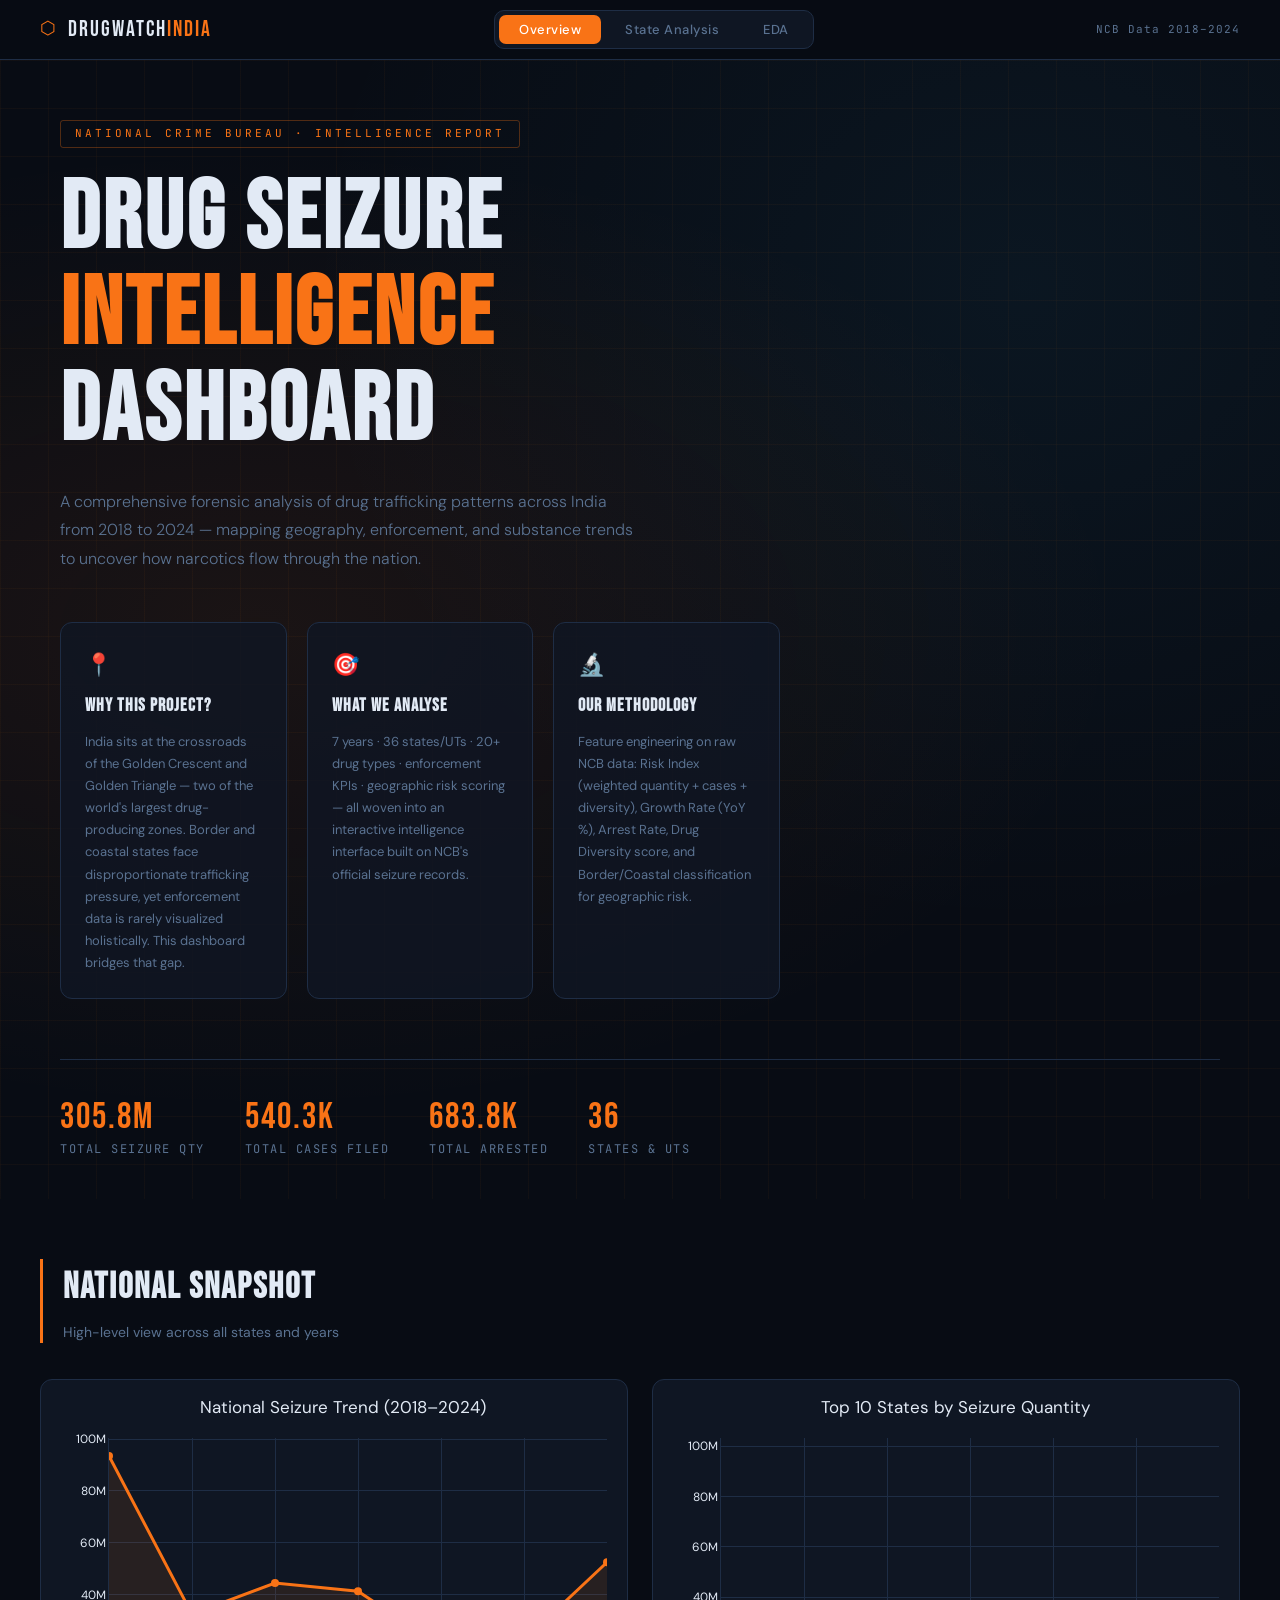
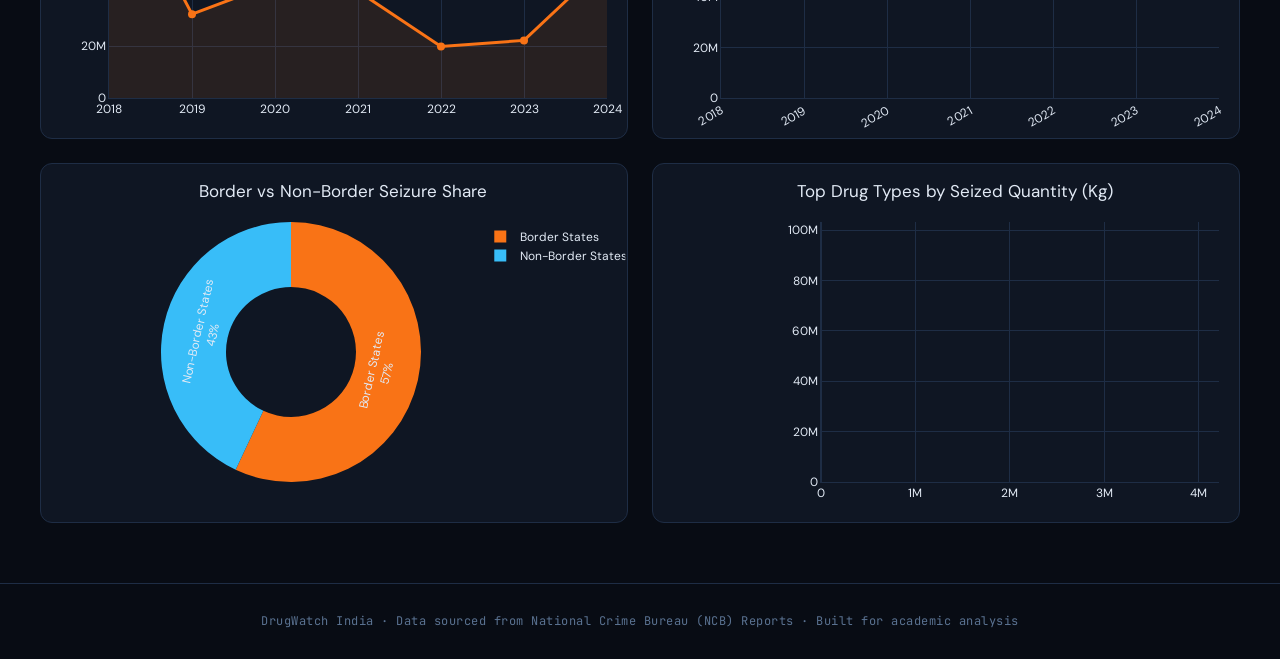
==== frontend/index .html @ 0d3995b4 "initial commit" ====
<!DOCTYPE html>
<html lang="en">
<head>
<meta charset="UTF-8">
<meta name="viewport" content="width=device-width, initial-scale=1.0">
<title>DrugWatch India — NCB Seizure Intelligence</title>
<link rel="preconnect" href="https://fonts.googleapis.com">
<link href="https://fonts.googleapis.com/css2?family=Bebas+Neue&family=DM+Sans:ital,wght@0,300;0,400;0,500;0,700;1,300&family=JetBrains+Mono:wght@400;600&display=swap" rel="stylesheet">
<script src="https://cdn.plot.ly/plotly-latest.min.js"></script>
<link rel="stylesheet" href="styles.css">
</head>
<body>

<!-- NAV -->
<nav class="navbar">
  <div class="nav-brand">
    <span class="brand-icon">⬡</span>
    <span class="brand-name">DrugWatch<em>India</em></span>
  </div>
  <div class="nav-tabs">
    <button class="nav-btn active" data-page="home">Overview</button>
    <button class="nav-btn" data-page="statewise">State Analysis</button>
    <button class="nav-btn" data-page="eda">EDA</button>
  </div>
  <div class="nav-meta">NCB Data 2018–2024</div>
</nav>

<!-- ═══════════════ PAGE: HOME ═══════════════ -->
<div id="page-home" class="page active">

  <!-- HERO -->
  <section class="hero">
    <div class="hero-bg-grid"></div>
    <div class="hero-content">
      <div class="hero-tag">National Crime Bureau · Intelligence Report</div>
      <h1 class="hero-title">Drug Seizure<br><span class="accent">Intelligence</span><br>Dashboard</h1>
      <p class="hero-desc">
        A comprehensive forensic analysis of drug trafficking patterns across
        India from 2018 to 2024 — mapping geography, enforcement, and substance trends
        to uncover how narcotics flow through the nation.
      </p>
      <div class="hero-why">
        <div class="why-card">
          <div class="why-icon">📍</div>
          <h4>Why This Project?</h4>
          <p>India sits at the crossroads of the Golden Crescent and Golden Triangle — two of the world's largest drug-producing zones. Border and coastal states face disproportionate trafficking pressure, yet enforcement data is rarely visualized holistically. This dashboard bridges that gap.</p>
        </div>
        <div class="why-card">
          <div class="why-icon">🎯</div>
          <h4>What We Analyse</h4>
          <p>7 years · 36 states/UTs · 20+ drug types · enforcement KPIs · geographic risk scoring — all woven into an interactive intelligence interface built on NCB's official seizure records.</p>
        </div>
        <div class="why-card">
          <div class="why-icon">🔬</div>
          <h4>Our Methodology</h4>
          <p>Feature engineering on raw NCB data: Risk Index (weighted quantity + cases + diversity), Growth Rate (YoY %), Arrest Rate, Drug Diversity score, and Border/Coastal classification for geographic risk.</p>
        </div>
      </div>
    </div>
    <div class="hero-stats">
      <div class="h-stat" id="hs-total"></div>
      <div class="h-stat" id="hs-cases"></div>
      <div class="h-stat" id="hs-arrested"></div>
      <div class="h-stat" id="hs-states"></div>
    </div>
  </section>

  <!-- HOME OVERVIEW CHARTS -->
  <section class="section">
    <div class="section-header">
      <h2>National Snapshot</h2>
      <p>High-level view across all states and years</p>
    </div>
    <div class="chart-grid-2">
      <div class="chart-box" id="home-trend"></div>
      <div class="chart-box" id="home-topstates"></div>
    </div>
    <div class="chart-grid-2" style="margin-top:24px">
      <div class="chart-box" id="home-border"></div>
      <div class="chart-box" id="home-drugs"></div>
    </div>
  </section>

</div>

<!-- ═══════════════ PAGE: STATE ANALYSIS ═══════════════ -->
<div id="page-statewise" class="page">

  <section class="section">
    <div class="section-header">
      <h2>State-wise Analysis</h2>
      <p>Click a state on the map — or use the filters below</p>
    </div>

    <!-- India Map -->
    <div class="map-container">
      <div id="india-map"></div>
      <div class="map-legend">
        <div class="legend-label">Low Risk</div>
        <div class="legend-bar"></div>
        <div class="legend-label">High Risk</div>
      </div>
    </div>

    <!-- State Filter Controls -->
    <div class="state-controls">
      <div class="control-group">
        <label>State / UT</label>
        <select id="stateFilter"></select>
      </div>
      <div class="control-group">
        <label>Year</label>
        <select id="yearFilter"></select>
      </div>
      <button class="apply-btn" onclick="applyStateFilters()">→ Apply</button>
    </div>

    <!-- KPI Cards -->
    <div class="kpi-row" id="kpi-row">
      <div class="kpi" id="kpi-risk"><span class="kpi-label">Risk Index</span><span class="kpi-val" id="risk">—</span></div>
      <div class="kpi" id="kpi-arrest"><span class="kpi-label">Arrest Rate</span><span class="kpi-val" id="arrest">—</span></div>
      <div class="kpi" id="kpi-growth"><span class="kpi-label">Growth Rate</span><span class="kpi-val" id="growth">—</span></div>
      <div class="kpi" id="kpi-diversity"><span class="kpi-label">Drug Diversity</span><span class="kpi-val" id="diversity">—</span></div>
      <div class="kpi"><span class="kpi-label">Total Cases</span><span class="kpi-val" id="kpi-cases">—</span></div>
      <div class="kpi"><span class="kpi-label">Total Arrested</span><span class="kpi-val" id="kpi-arrested">—</span></div>
      <div class="kpi"><span class="kpi-label">Total Qty (kg/units)</span><span class="kpi-val" id="kpi-qty">—</span></div>
      <div class="kpi"><span class="kpi-label">Border State</span><span class="kpi-val" id="kpi-border">—</span></div>
      <div class="kpi"><span class="kpi-label">Coastal State</span><span class="kpi-val" id="kpi-coastal">—</span></div>
    </div>

    <!-- Drug Breakdown Table -->
    <div class="table-section">
      <h3 class="table-title">Full Drug Breakdown — <span id="table-state-label">Select a state</span></h3>
      <div id="drug-table-container">
        <p class="placeholder-text">Select a state and year to view detailed seizure data</p>
      </div>
    </div>

    <!-- State Trend Chart -->
    <div class="chart-box" id="state-trend" style="margin-top:32px"></div>

  </section>
</div>

<!-- ═══════════════ PAGE: EDA ═══════════════ -->
<div id="page-eda" class="page">
  <section class="section">
    <div class="section-header">
      <h2>Exploratory Data Analysis</h2>
      <p>Select a category to explore visualizations, inferences, and insights</p>
    </div>

    <!-- EDA Category Tabs -->
    <div class="eda-tabs">
      <button class="eda-tab active" data-eda="time">📈 Time-Based</button>
      <button class="eda-tab" data-eda="geo">🗺 Geographic</button>
      <button class="eda-tab" data-eda="drug">💊 Drug Patterns</button>
      <button class="eda-tab" data-eda="enforcement">🚔 Enforcement</button>
      <button class="eda-tab" data-eda="border">🌍 Border & Coastal</button>
      <button class="eda-tab" data-eda="advanced">🔥 Advanced</button>
    </div>

    <!-- EDA Panels -->
    <div id="eda-panel-time" class="eda-panel active">
      <div class="eda-chart-selector">
        <button class="eda-chart-btn active" data-chart="time-total">Total Seizures</button>
        <button class="eda-chart-btn" data-chart="time-drugs">Drug-wise Trends</button>
        <button class="eda-chart-btn" data-chart="time-growth">Growth Rate</button>
        <button class="eda-chart-btn" data-chart="time-ma">Moving Average</button>
      </div>
      <div class="eda-content">
        <div id="time-total" class="eda-chart-view active"><div class="chart-box" id="chart-time-total"></div></div>
        <div id="time-drugs" class="eda-chart-view"><div class="chart-box" id="chart-time-drugs"></div></div>
        <div id="time-growth" class="eda-chart-view"><div class="chart-box" id="chart-time-growth"></div></div>
        <div id="time-ma" class="eda-chart-view"><div class="chart-box" id="chart-time-ma"></div></div>
      </div>
      <div class="eda-inferences" id="inf-time"></div>
    </div>

    <div id="eda-panel-geo" class="eda-panel">
      <div class="eda-chart-selector">
        <button class="eda-chart-btn active" data-chart="geo-heat">State Heatmap</button>
        <button class="eda-chart-btn" data-chart="geo-top10">Top 10 States</button>
        <button class="eda-chart-btn" data-chart="geo-yearstate">Year × State Heatmap</button>
        <button class="eda-chart-btn" data-chart="geo-rank">State Ranking</button>
      </div>
      <div class="eda-content">
        <div id="geo-heat" class="eda-chart-view active"><div class="chart-box" id="chart-geo-heat"></div></div>
        <div id="geo-top10" class="eda-chart-view"><div class="chart-box" id="chart-geo-top10"></div></div>
        <div id="geo-yearstate" class="eda-chart-view"><div class="chart-box" id="chart-geo-yearstate"></div></div>
        <div id="geo-rank" class="eda-chart-view"><div class="chart-box" id="chart-geo-rank"></div></div>
      </div>
      <div class="eda-inferences" id="inf-geo"></div>
    </div>

    <div id="eda-panel-drug" class="eda-panel">
      <div class="eda-chart-selector">
        <button class="eda-chart-btn active" data-chart="drug-dist">Drug Distribution</button>
        <button class="eda-chart-btn" data-chart="drug-stacked">Year-wise Composition</button>
        <button class="eda-chart-btn" data-chart="drug-corr">Correlation Heatmap</button>
        <button class="eda-chart-btn" data-chart="drug-diversity">Diversity Histogram</button>
      </div>
      <div class="eda-content">
        <div id="drug-dist" class="eda-chart-view active"><div class="chart-box" id="chart-drug-dist"></div></div>
        <div id="drug-stacked" class="eda-chart-view"><div class="chart-box" id="chart-drug-stacked"></div></div>
        <div id="drug-corr" class="eda-chart-view"><div class="chart-box" id="chart-drug-corr"></div></div>
        <div id="drug-diversity" class="eda-chart-view"><div class="chart-box" id="chart-drug-diversity"></div></div>
      </div>
      <div class="eda-inferences" id="inf-drug"></div>
    </div>

    <div id="eda-panel-enforcement" class="eda-panel">
      <div class="eda-chart-selector">
        <button class="eda-chart-btn active" data-chart="enf-scatter">Cases vs Arrested</button>
        <button class="eda-chart-btn" data-chart="enf-dist">Arrest Rate Dist.</button>
        <button class="eda-chart-btn" data-chart="enf-state">State-wise Rate</button>
        <button class="eda-chart-btn" data-chart="enf-trend">Enforcement Trend</button>
      </div>
      <div class="eda-content">
        <div id="enf-scatter" class="eda-chart-view active"><div class="chart-box" id="chart-enf-scatter"></div></div>
        <div id="enf-dist" class="eda-chart-view"><div class="chart-box" id="chart-enf-dist"></div></div>
        <div id="enf-state" class="eda-chart-view"><div class="chart-box" id="chart-enf-state"></div></div>
        <div id="enf-trend" class="eda-chart-view"><div class="chart-box" id="chart-enf-trend"></div></div>
      </div>
      <div class="eda-inferences" id="inf-enforcement"></div>
    </div>

    <div id="eda-panel-border" class="eda-panel">
      <div class="eda-chart-selector">
        <button class="eda-chart-btn active" data-chart="bord-pie">Border vs Non-Border</button>
        <button class="eda-chart-btn" data-chart="bord-coastal">Coastal vs Non-Coastal</button>
        <button class="eda-chart-btn" data-chart="bord-combo">Combined Risk</button>
      </div>
      <div class="eda-content">
        <div id="bord-pie" class="eda-chart-view active"><div class="chart-box" id="chart-bord-pie"></div></div>
        <div id="bord-coastal" class="eda-chart-view"><div class="chart-box" id="chart-bord-coastal"></div></div>
        <div id="bord-combo" class="eda-chart-view"><div class="chart-box" id="chart-bord-combo"></div></div>
      </div>
      <div class="eda-inferences" id="inf-border"></div>
    </div>

    <div id="eda-panel-advanced" class="eda-panel">
      <div class="eda-chart-selector">
        <button class="eda-chart-btn active" data-chart="adv-box">Distribution (Box)</button>
        <button class="eda-chart-btn" data-chart="adv-hotspot">Growth Hotspots</button>
        <button class="eda-chart-btn" data-chart="adv-anomaly">Anomaly Spikes</button>
      </div>
      <div class="eda-content">
        <div id="adv-box" class="eda-chart-view active"><div class="chart-box" id="chart-adv-box"></div></div>
        <div id="adv-hotspot" class="eda-chart-view"><div class="chart-box" id="chart-adv-hotspot"></div></div>
        <div id="adv-anomaly" class="eda-chart-view"><div class="chart-box" id="chart-adv-anomaly"></div></div>
      </div>
      <div class="eda-inferences" id="inf-advanced"></div>
    </div>

  </section>
</div>

<!-- FOOTER -->
<footer class="footer">
  <p>DrugWatch India · Data sourced from National Crime Bureau (NCB) Reports · Built for academic analysis</p>
</footer>

<script src="data.js"></script>
<script src="script.js"></script>
<script src="eda.js"></script>
</body>
</html>
---- frontend/styles.css ----
/* ══════════════════════════════════════
   DrugWatch India — Dashboard Styles
   Aesthetic: Intelligence / Dark Editorial
══════════════════════════════════════ */

:root {
  --bg:       #080c14;
  --surface:  #0f1623;
  --surface2: #151e2e;
  --border:   #1e2d45;
  --accent:   #f97316;
  --accent2:  #38bdf8;
  --accent3:  #a3e635;
  --text:     #e2eaf5;
  --muted:    #5a7291;
  --danger:   #ef4444;
  --good:     #22c55e;

  --font-display: 'Bebas Neue', sans-serif;
  --font-body:    'DM Sans', sans-serif;
  --font-mono:    'JetBrains Mono', monospace;
}

*, *::before, *::after { box-sizing: border-box; margin: 0; padding: 0; }

html { scroll-behavior: smooth; }

body {
  background: var(--bg);
  color: var(--text);
  font-family: var(--font-body);
  font-size: 15px;
  line-height: 1.6;
  min-height: 100vh;
}

/* ── NAVBAR ── */
.navbar {
  position: sticky;
  top: 0;
  z-index: 100;
  display: flex;
  align-items: center;
  justify-content: space-between;
  padding: 0 40px;
  height: 60px;
  background: rgba(8,12,20,0.95);
  border-bottom: 1px solid var(--border);
  backdrop-filter: blur(12px);
}

.nav-brand {
  display: flex;
  align-items: center;
  gap: 10px;
  font-family: var(--font-display);
  font-size: 22px;
  letter-spacing: 2px;
  color: var(--text);
}
.nav-brand .brand-icon { color: var(--accent); font-size: 18px; }
.nav-brand em { color: var(--accent); font-style: normal; }

.nav-tabs {
  display: flex;
  gap: 4px;
  background: var(--surface);
  padding: 4px;
  border-radius: 10px;
  border: 1px solid var(--border);
}

.nav-btn {
  padding: 6px 20px;
  border: none;
  background: transparent;
  color: var(--muted);
  font-family: var(--font-body);
  font-size: 13px;
  font-weight: 500;
  border-radius: 7px;
  cursor: pointer;
  letter-spacing: 0.5px;
  transition: all 0.2s;
}
.nav-btn:hover { color: var(--text); background: var(--surface2); }
.nav-btn.active { background: var(--accent); color: #fff; }

.nav-meta {
  font-family: var(--font-mono);
  font-size: 11px;
  color: var(--muted);
  letter-spacing: 1px;
}

/* ── PAGES ── */
.page { display: none; }
.page.active { display: block; animation: fadeIn 0.35s ease; }

@keyframes fadeIn {
  from { opacity: 0; transform: translateY(10px); }
  to   { opacity: 1; transform: translateY(0); }
}

/* ── HERO ── */
.hero {
  position: relative;
  min-height: 88vh;
  display: flex;
  flex-direction: column;
  justify-content: center;
  padding: 60px 60px 40px;
  overflow: hidden;
}

.hero-bg-grid {
  position: absolute;
  inset: 0;
  background-image:
    linear-gradient(rgba(249,115,22,0.04) 1px, transparent 1px),
    linear-gradient(90deg, rgba(249,115,22,0.04) 1px, transparent 1px);
  background-size: 48px 48px;
  pointer-events: none;
}
.hero-bg-grid::after {
  content: '';
  position: absolute;
  inset: 0;
  background: radial-gradient(ellipse at 20% 50%, rgba(249,115,22,0.08) 0%, transparent 60%),
              radial-gradient(ellipse at 80% 20%, rgba(56,189,248,0.06) 0%, transparent 50%);
}

.hero-content { position: relative; z-index: 1; max-width: 720px; }

.hero-tag {
  display: inline-block;
  font-family: var(--font-mono);
  font-size: 11px;
  color: var(--accent);
  letter-spacing: 3px;
  text-transform: uppercase;
  border: 1px solid rgba(249,115,22,0.3);
  padding: 4px 14px;
  border-radius: 3px;
  margin-bottom: 24px;
}

.hero-title {
  font-family: var(--font-display);
  font-size: clamp(56px, 8vw, 96px);
  line-height: 1;
  letter-spacing: 3px;
  color: var(--text);
  margin-bottom: 28px;
}
.hero-title .accent { color: var(--accent); }

.hero-desc {
  font-size: 16px;
  color: var(--muted);
  max-width: 580px;
  margin-bottom: 48px;
  font-weight: 300;
  line-height: 1.8;
}

.hero-why {
  display: grid;
  grid-template-columns: repeat(3, 1fr);
  gap: 20px;
  margin-bottom: 0;
}

.why-card {
  background: rgba(15,22,35,0.8);
  border: 1px solid var(--border);
  border-radius: 12px;
  padding: 24px;
  transition: border-color 0.2s, transform 0.2s;
}
.why-card:hover { border-color: var(--accent); transform: translateY(-3px); }
.why-icon { font-size: 22px; margin-bottom: 10px; }
.why-card h4 {
  font-family: var(--font-display);
  font-size: 18px;
  letter-spacing: 1px;
  color: var(--text);
  margin-bottom: 10px;
}
.why-card p { font-size: 13px; color: var(--muted); line-height: 1.7; }

.hero-stats {
  display: flex;
  gap: 40px;
  margin-top: 60px;
  padding-top: 40px;
  border-top: 1px solid var(--border);
  position: relative;
  z-index: 1;
}
.h-stat {
  font-family: var(--font-mono);
  font-size: 12px;
  color: var(--muted);
}
.h-stat .stat-num {
  display: block;
  font-family: var(--font-display);
  font-size: 36px;
  color: var(--accent);
  letter-spacing: 2px;
  line-height: 1;
  margin-bottom: 4px;
}
.h-stat .stat-label { letter-spacing: 1.5px; text-transform: uppercase; }

/* ── SECTIONS ── */
.section {
  max-width: 1400px;
  margin: 0 auto;
  padding: 60px 40px;
}

.section-header {
  margin-bottom: 36px;
  border-left: 3px solid var(--accent);
  padding-left: 20px;
}
.section-header h2 {
  font-family: var(--font-display);
  font-size: 36px;
  letter-spacing: 2px;
  color: var(--text);
}
.section-header p { color: var(--muted); font-size: 14px; margin-top: 4px; }

/* ── CHART CONTAINERS ── */
.chart-grid-2 {
  display: grid;
  grid-template-columns: 1fr 1fr;
  gap: 24px;
}

.chart-box {
  background: var(--surface);
  border: 1px solid var(--border);
  border-radius: 12px;
  padding: 8px;
  min-height: 360px;
}

/* ── MAP ── */
.map-container {
  position: relative;
  margin-bottom: 40px;
}
#india-map {
  background: var(--surface);
  border: 1px solid var(--border);
  border-radius: 12px;
  height: 520px;
  width: 100%;
}
.map-legend {
  display: flex;
  align-items: center;
  gap: 12px;
  margin-top: 12px;
  justify-content: center;
}
.legend-bar {
  width: 200px;
  height: 8px;
  border-radius: 4px;
  background: linear-gradient(to right, #0ea5e9, #f97316, #ef4444);
}
.legend-label { font-family: var(--font-mono); font-size: 11px; color: var(--muted); }

/* ── STATE CONTROLS ── */
.state-controls {
  display: flex;
  align-items: flex-end;
  gap: 20px;
  flex-wrap: wrap;
  margin-bottom: 32px;
}
.control-group { display: flex; flex-direction: column; gap: 6px; }
.control-group label {
  font-family: var(--font-mono);
  font-size: 11px;
  color: var(--muted);
  text-transform: uppercase;
  letter-spacing: 1.5px;
}
select {
  background: var(--surface);
  border: 1px solid var(--border);
  color: var(--text);
  padding: 10px 16px;
  border-radius: 8px;
  font-family: var(--font-body);
  font-size: 14px;
  cursor: pointer;
  min-width: 220px;
  outline: none;
  transition: border-color 0.2s;
}
select:focus { border-color: var(--accent); }

.apply-btn {
  background: var(--accent);
  border: none;
  color: #fff;
  padding: 11px 28px;
  border-radius: 8px;
  font-family: var(--font-display);
  font-size: 16px;
  letter-spacing: 2px;
  cursor: pointer;
  transition: opacity 0.2s, transform 0.15s;
}
.apply-btn:hover { opacity: 0.85; transform: translateY(-1px); }

/* ── KPI ROW ── */
.kpi-row {
  display: flex;
  flex-wrap: wrap;
  gap: 16px;
  margin-bottom: 36px;
}
.kpi {
  background: var(--surface);
  border: 1px solid var(--border);
  border-radius: 10px;
  padding: 16px 24px;
  display: flex;
  flex-direction: column;
  gap: 6px;
  min-width: 150px;
  flex: 1;
  transition: border-color 0.2s;
}
.kpi:hover { border-color: var(--accent2); }
.kpi-label {
  font-family: var(--font-mono);
  font-size: 10px;
  color: var(--muted);
  text-transform: uppercase;
  letter-spacing: 1.5px;
}
.kpi-val {
  font-family: var(--font-display);
  font-size: 28px;
  color: var(--accent);
  letter-spacing: 1px;
  line-height: 1.1;
}

/* ── DRUG TABLE ── */
.table-section {
  background: var(--surface);
  border: 1px solid var(--border);
  border-radius: 12px;
  padding: 28px;
}
.table-title {
  font-family: var(--font-display);
  font-size: 20px;
  letter-spacing: 1px;
  color: var(--text);
  margin-bottom: 20px;
}
.table-title span { color: var(--accent); }

.placeholder-text { color: var(--muted); font-size: 14px; text-align: center; padding: 40px; }

.drug-table {
  width: 100%;
  border-collapse: collapse;
  font-size: 13px;
}
.drug-table th {
  background: var(--surface2);
  color: var(--muted);
  font-family: var(--font-mono);
  font-size: 10px;
  text-transform: uppercase;
  letter-spacing: 1.5px;
  padding: 10px 14px;
  text-align: left;
  border-bottom: 1px solid var(--border);
}
.drug-table td {
  padding: 10px 14px;
  border-bottom: 1px solid rgba(30,45,69,0.5);
  color: var(--text);
}
.drug-table tr:hover td { background: rgba(249,115,22,0.04); }
.drug-table td:last-child { font-family: var(--font-mono); color: var(--accent); text-align: right; }

/* ── EDA TABS ── */
.eda-tabs {
  display: flex;
  gap: 8px;
  flex-wrap: wrap;
  margin-bottom: 32px;
}
.eda-tab {
  padding: 10px 22px;
  background: var(--surface);
  border: 1px solid var(--border);
  color: var(--muted);
  font-family: var(--font-body);
  font-size: 13px;
  font-weight: 500;
  border-radius: 8px;
  cursor: pointer;
  transition: all 0.2s;
}
.eda-tab:hover { color: var(--text); border-color: var(--accent); }
.eda-tab.active { background: var(--accent); color: #fff; border-color: var(--accent); }

/* ── EDA PANELS ── */
.eda-panel { display: none; }
.eda-panel.active { display: block; animation: fadeIn 0.3s ease; }

.eda-chart-selector {
  display: flex;
  gap: 8px;
  flex-wrap: wrap;
  margin-bottom: 24px;
  padding: 12px;
  background: var(--surface);
  border: 1px solid var(--border);
  border-radius: 10px;
}
.eda-chart-btn {
  padding: 7px 18px;
  background: transparent;
  border: 1px solid transparent;
  color: var(--muted);
  font-size: 13px;
  border-radius: 6px;
  cursor: pointer;
  transition: all 0.2s;
}
.eda-chart-btn:hover { color: var(--text); background: var(--surface2); }
.eda-chart-btn.active { color: var(--accent2); border-color: var(--accent2); background: rgba(56,189,248,0.08); }

.eda-chart-view { display: none; }
.eda-chart-view.active { display: block; animation: fadeIn 0.25s ease; }

/* ── INFERENCES ── */
.eda-inferences {
  margin-top: 28px;
  display: grid;
  grid-template-columns: repeat(auto-fit, minmax(280px, 1fr));
  gap: 16px;
}
.inference-card {
  background: var(--surface);
  border: 1px solid var(--border);
  border-left: 3px solid var(--accent2);
  border-radius: 10px;
  padding: 20px;
}
.inference-card .inf-header {
  display: flex;
  align-items: center;
  gap: 10px;
  margin-bottom: 12px;
}
.inf-tag {
  font-family: var(--font-mono);
  font-size: 9px;
  text-transform: uppercase;
  letter-spacing: 2px;
  padding: 3px 8px;
  border-radius: 3px;
}
.inf-tag.obs { background: rgba(56,189,248,0.15); color: var(--accent2); }
.inf-tag.reason { background: rgba(163,230,53,0.15); color: var(--accent3); }
.inf-tag.impact { background: rgba(249,115,22,0.15); color: var(--accent); }

.inf-title {
  font-weight: 600;
  font-size: 13px;
  color: var(--text);
}
.inf-body { font-size: 13px; color: var(--muted); line-height: 1.7; }

/* ── FOOTER ── */
.footer {
  text-align: center;
  padding: 28px;
  border-top: 1px solid var(--border);
  font-size: 12px;
  color: var(--muted);
  font-family: var(--font-mono);
  letter-spacing: 0.5px;
}

/* ── PLOTLY OVERRIDE ── */
.js-plotly-plot .plotly .modebar { background: transparent !important; }

/* ── SCROLLBAR ── */
::-webkit-scrollbar { width: 6px; height: 6px; }
::-webkit-scrollbar-track { background: var(--surface); }
::-webkit-scrollbar-thumb { background: var(--border); border-radius: 3px; }
::-webkit-scrollbar-thumb:hover { background: var(--muted); }

/* ── RESPONSIVE ── */
@media (max-width: 900px) {
  .hero { padding: 40px 24px; }
  .hero-why { grid-template-columns: 1fr; }
  .chart-grid-2 { grid-template-columns: 1fr; }
  .navbar { padding: 0 20px; }
  .section { padding: 40px 20px; }
  .hero-stats { flex-wrap: wrap; gap: 24px; }
  .hero-title { font-size: 52px; }
}
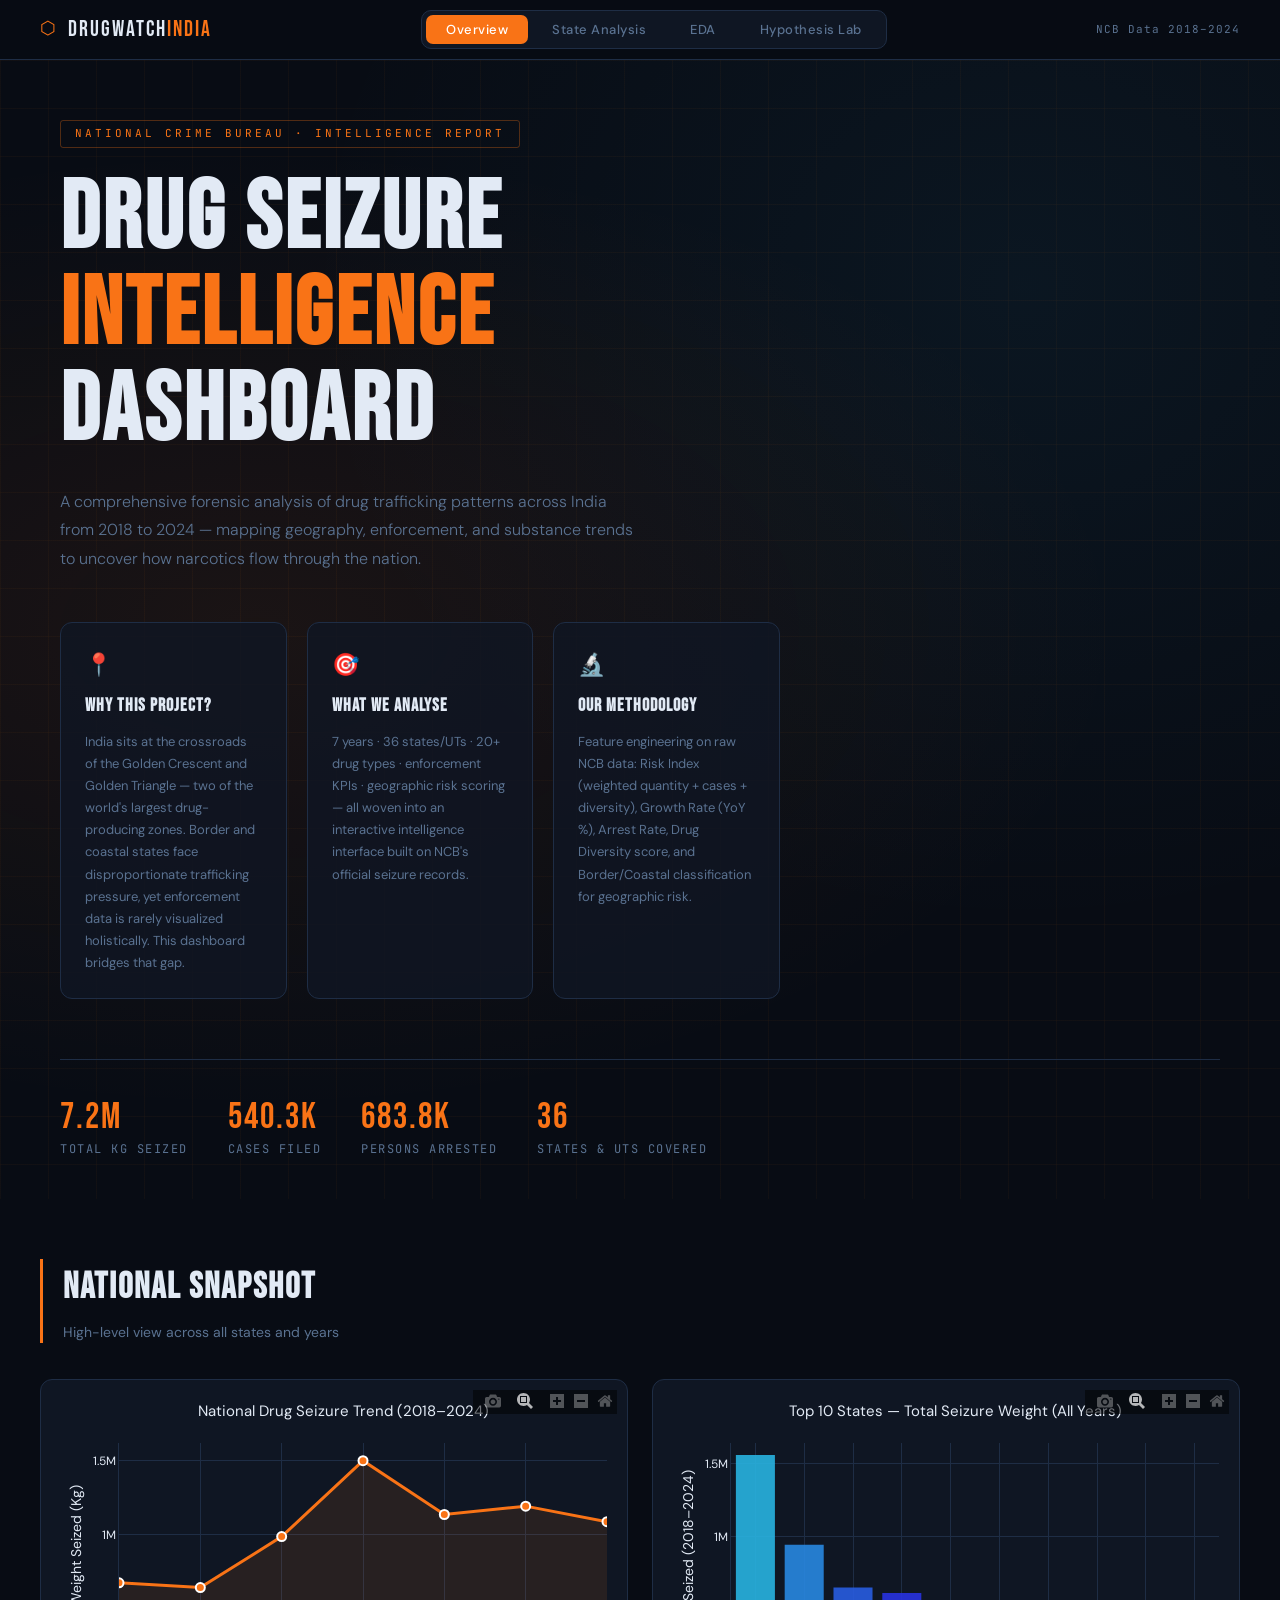
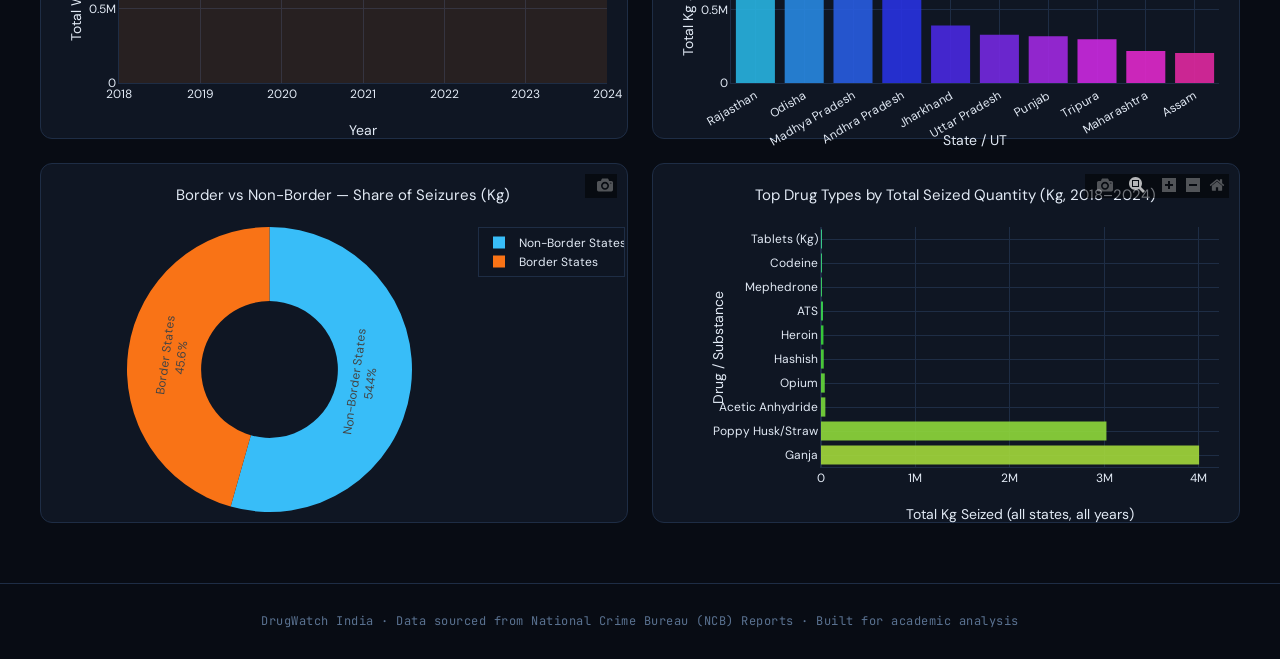
==== commit f351bb86: "Hypothesis module complete" ====
--- a/frontend/index .html
+++ b/frontend/index .html
@@ -21,6 +21,7 @@
     <button class="nav-btn active" data-page="home">Overview</button>
     <button class="nav-btn" data-page="statewise">State Analysis</button>
     <button class="nav-btn" data-page="eda">EDA</button>
+    <button class="nav-btn" data-page="hypothesis">Hypothesis Lab</button>
   </div>
   <div class="nav-meta">NCB Data 2018–2024</div>
 </nav>
@@ -256,6 +257,26 @@
   </section>
 </div>
 
+<!-- ═══════════════ PAGE: HYPOTHESIS ═══════════════ -->
+<div id="page-hypothesis" class="page">
+  <section class="section">
+    <div class="section-header">
+      <h2>Hypothesis Testing Lab 🧪</h2>
+      <p>Statistical validation of patterns using non-parametric tests</p>
+    </div>
+
+    <!-- Hypothesis Cards -->
+    <div id="hypothesis-container" class="hypothesis-grid">
+      <p class="placeholder-text">Click below to run hypothesis tests</p>
+    </div>
+
+    <!-- Run Button -->
+    <div style="text-align:center; margin-top:20px;">
+      <button class="apply-btn" onclick="loadHypothesis()">Run Tests ⚡</button>
+    </div>
+  </section>
+</div>
+
 <!-- FOOTER -->
 <footer class="footer">
   <p>DrugWatch India · Data sourced from National Crime Bureau (NCB) Reports · Built for academic analysis</p>
@@ -264,5 +285,6 @@
 <script src="data.js"></script>
 <script src="script.js"></script>
 <script src="eda.js"></script>
+<script src="hypothesis.js"></script>
 </body>
 </html>
--- a/frontend/styles.css
+++ b/frontend/styles.css
@@ -519,3 +519,25 @@
   .hero-stats { flex-wrap: wrap; gap: 24px; }
   .hero-title { font-size: 52px; }
 }
+
+.hypothesis-grid {
+  display: grid;
+  grid-template-columns: repeat(auto-fit, minmax(250px, 1fr));
+  gap: 20px;
+}
+
+.hyp-card {
+  background: #111;
+  border: 1px solid #222;
+  padding: 20px;
+  border-radius: 12px;
+  transition: 0.3s;
+}
+
+.hyp-card:hover {
+  transform: translateY(-5px);
+  border-color: #00ffcc;
+}
+
+.green { color: #00ff88; }
+.red { color: #ff4d4d; }
